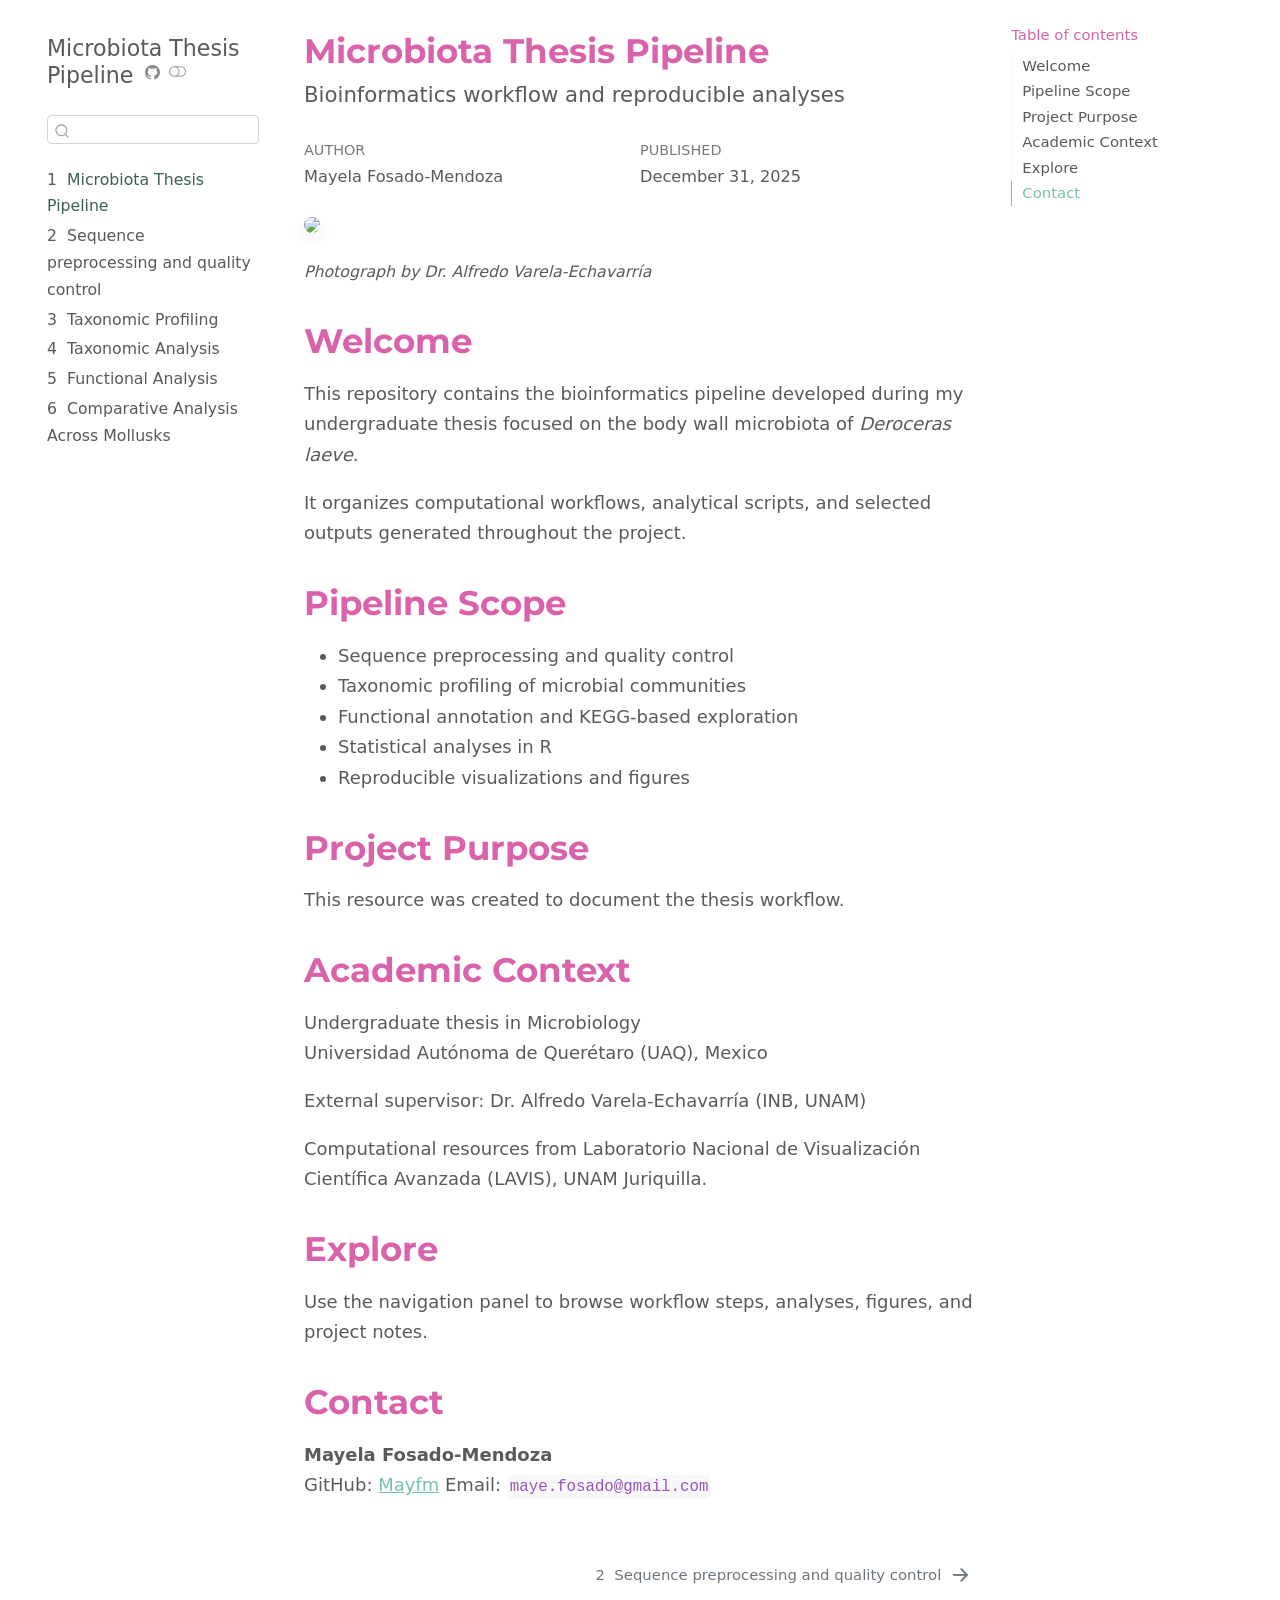
==== docs/index.html @ 359f4cfe "Add files via upload" ====
<!DOCTYPE html>
<html xmlns="http://www.w3.org/1999/xhtml" lang="en" xml:lang="en"><head>

<meta charset="utf-8">
<meta name="generator" content="quarto-1.3.353">

<meta name="viewport" content="width=device-width, initial-scale=1.0, user-scalable=yes">

<meta name="author" content="Mayela Fosado-Mendoza">
<meta name="dcterms.date" content="2025-12-31">

<title>Microbiota Thesis Pipeline</title>
<style>
code{white-space: pre-wrap;}
span.smallcaps{font-variant: small-caps;}
div.columns{display: flex; gap: min(4vw, 1.5em);}
div.column{flex: auto; overflow-x: auto;}
div.hanging-indent{margin-left: 1.5em; text-indent: -1.5em;}
ul.task-list{list-style: none;}
ul.task-list li input[type="checkbox"] {
  width: 0.8em;
  margin: 0 0.8em 0.2em -1em; /* quarto-specific, see https://github.com/quarto-dev/quarto-cli/issues/4556 */ 
  vertical-align: middle;
}
</style>


<script src="site_libs/quarto-nav/quarto-nav.js"></script>
<script src="site_libs/quarto-nav/headroom.min.js"></script>
<script src="site_libs/clipboard/clipboard.min.js"></script>
<script src="site_libs/quarto-search/autocomplete.umd.js"></script>
<script src="site_libs/quarto-search/fuse.min.js"></script>
<script src="site_libs/quarto-search/quarto-search.js"></script>
<meta name="quarto:offset" content="./">
<link href="./preprocessing.html" rel="next">
<link href="./favicon.png" rel="icon" type="image/png">
<script src="site_libs/quarto-html/quarto.js"></script>
<script src="site_libs/quarto-html/popper.min.js"></script>
<script src="site_libs/quarto-html/tippy.umd.min.js"></script>
<script src="site_libs/quarto-html/anchor.min.js"></script>
<link href="site_libs/quarto-html/tippy.css" rel="stylesheet">
<link href="site_libs/quarto-html/quarto-syntax-highlighting.css" rel="stylesheet" class="quarto-color-scheme" id="quarto-text-highlighting-styles">
<link href="site_libs/quarto-html/quarto-syntax-highlighting-dark.css" rel="prefetch" class="quarto-color-scheme quarto-color-alternate" id="quarto-text-highlighting-styles">
<script src="site_libs/bootstrap/bootstrap.min.js"></script>
<link href="site_libs/bootstrap/bootstrap-icons.css" rel="stylesheet">
<link href="site_libs/bootstrap/bootstrap.min.css" rel="stylesheet" class="quarto-color-scheme" id="quarto-bootstrap" data-mode="light">
<link href="site_libs/bootstrap/bootstrap-dark.min.css" rel="prefetch" class="quarto-color-scheme quarto-color-alternate" id="quarto-bootstrap" data-mode="dark">
<script id="quarto-search-options" type="application/json">{
  "location": "sidebar",
  "copy-button": false,
  "collapse-after": 3,
  "panel-placement": "start",
  "type": "textbox",
  "limit": 20,
  "language": {
    "search-no-results-text": "No results",
    "search-matching-documents-text": "matching documents",
    "search-copy-link-title": "Copy link to search",
    "search-hide-matches-text": "Hide additional matches",
    "search-more-match-text": "more match in this document",
    "search-more-matches-text": "more matches in this document",
    "search-clear-button-title": "Clear",
    "search-detached-cancel-button-title": "Cancel",
    "search-submit-button-title": "Submit"
  }
}</script>
<style>html{ scroll-behavior: smooth; }</style>


<link rel="stylesheet" href="styles.css">
</head>

<body class="nav-sidebar floating">

<div id="quarto-search-results"></div>
  <header id="quarto-header" class="headroom fixed-top">
  <nav class="quarto-secondary-nav">
    <div class="container-fluid d-flex">
      <button type="button" class="quarto-btn-toggle btn" data-bs-toggle="collapse" data-bs-target="#quarto-sidebar,#quarto-sidebar-glass" aria-controls="quarto-sidebar" aria-expanded="false" aria-label="Toggle sidebar navigation" onclick="if (window.quartoToggleHeadroom) { window.quartoToggleHeadroom(); }">
        <i class="bi bi-layout-text-sidebar-reverse"></i>
      </button>
      <nav class="quarto-page-breadcrumbs" aria-label="breadcrumb"><ol class="breadcrumb"><li class="breadcrumb-item"><a href="./index.html"><span class="chapter-number">1</span>&nbsp; <span class="chapter-title">Microbiota Thesis Pipeline</span></a></li></ol></nav>
      <a class="flex-grow-1" role="button" data-bs-toggle="collapse" data-bs-target="#quarto-sidebar,#quarto-sidebar-glass" aria-controls="quarto-sidebar" aria-expanded="false" aria-label="Toggle sidebar navigation" onclick="if (window.quartoToggleHeadroom) { window.quartoToggleHeadroom(); }">      
      </a>
      <button type="button" class="btn quarto-search-button" aria-label="Search" onclick="window.quartoOpenSearch();">
        <i class="bi bi-search"></i>
      </button>
    </div>
  </nav>
</header>
<!-- content -->
<div id="quarto-content" class="quarto-container page-columns page-rows-contents page-layout-article">
<!-- sidebar -->
  <nav id="quarto-sidebar" class="sidebar collapse collapse-horizontal sidebar-navigation floating overflow-auto">
    <div class="pt-lg-2 mt-2 text-left sidebar-header">
    <div class="sidebar-title mb-0 py-0">
      <a href="./">Microbiota Thesis Pipeline</a> 
        <div class="sidebar-tools-main">
    <a href="https://github.com/Mayfm/Microbiota-thesis-pipeline" title="Source Code" class="quarto-navigation-tool px-1" aria-label="Source Code"><i class="bi bi-github"></i></a>
  <a href="" class="quarto-color-scheme-toggle quarto-navigation-tool  px-1" onclick="window.quartoToggleColorScheme(); return false;" title="Toggle dark mode"><i class="bi"></i></a>
</div>
    </div>
      </div>
        <div class="mt-2 flex-shrink-0 align-items-center">
        <div class="sidebar-search">
        <div id="quarto-search" class="" title="Search"></div>
        </div>
        </div>
    <div class="sidebar-menu-container"> 
    <ul class="list-unstyled mt-1">
        <li class="sidebar-item">
  <div class="sidebar-item-container"> 
  <a href="./index.html" class="sidebar-item-text sidebar-link active">
 <span class="menu-text"><span class="chapter-number">1</span>&nbsp; <span class="chapter-title">Microbiota Thesis Pipeline</span></span></a>
  </div>
</li>
        <li class="sidebar-item">
  <div class="sidebar-item-container"> 
  <a href="./preprocessing.html" class="sidebar-item-text sidebar-link">
 <span class="menu-text"><span class="chapter-number">2</span>&nbsp; <span class="chapter-title">Sequence preprocessing and quality control</span></span></a>
  </div>
</li>
        <li class="sidebar-item">
  <div class="sidebar-item-container"> 
  <a href="./taxonomic_profiling.html" class="sidebar-item-text sidebar-link">
 <span class="menu-text"><span class="chapter-number">3</span>&nbsp; <span class="chapter-title">Taxonomic Profiling</span></span></a>
  </div>
</li>
        <li class="sidebar-item">
  <div class="sidebar-item-container"> 
  <a href="./taxonomic_analysis.html" class="sidebar-item-text sidebar-link">
 <span class="menu-text"><span class="chapter-number">4</span>&nbsp; <span class="chapter-title">Taxonomic Analysis</span></span></a>
  </div>
</li>
        <li class="sidebar-item">
  <div class="sidebar-item-container"> 
  <a href="./functional_analysis.html" class="sidebar-item-text sidebar-link">
 <span class="menu-text"><span class="chapter-number">5</span>&nbsp; <span class="chapter-title">Functional Analysis</span></span></a>
  </div>
</li>
        <li class="sidebar-item">
  <div class="sidebar-item-container"> 
  <a href="./comparative_analysis.html" class="sidebar-item-text sidebar-link">
 <span class="menu-text"><span class="chapter-number">6</span>&nbsp; <span class="chapter-title">Comparative Analysis Across Mollusks</span></span></a>
  </div>
</li>
    </ul>
    </div>
</nav>
<div id="quarto-sidebar-glass" data-bs-toggle="collapse" data-bs-target="#quarto-sidebar,#quarto-sidebar-glass"></div>
<!-- margin-sidebar -->
    <div id="quarto-margin-sidebar" class="sidebar margin-sidebar">
        <nav id="TOC" role="doc-toc" class="toc-active">
    <h2 id="toc-title">Table of contents</h2>
   
  <ul>
  <li><a href="#welcome" id="toc-welcome" class="nav-link active" data-scroll-target="#welcome">Welcome</a></li>
  <li><a href="#pipeline-scope" id="toc-pipeline-scope" class="nav-link" data-scroll-target="#pipeline-scope">Pipeline Scope</a></li>
  <li><a href="#project-purpose" id="toc-project-purpose" class="nav-link" data-scroll-target="#project-purpose">Project Purpose</a></li>
  <li><a href="#academic-context" id="toc-academic-context" class="nav-link" data-scroll-target="#academic-context">Academic Context</a></li>
  <li><a href="#explore" id="toc-explore" class="nav-link" data-scroll-target="#explore">Explore</a></li>
  <li><a href="#contact" id="toc-contact" class="nav-link" data-scroll-target="#contact">Contact</a></li>
  </ul>
</nav>
    </div>
<!-- main -->
<main class="content" id="quarto-document-content">

<header id="title-block-header" class="quarto-title-block default">
<div class="quarto-title">
<h1 class="title">Microbiota Thesis Pipeline</h1>
<p class="subtitle lead">Bioinformatics workflow and reproducible analyses</p>
</div>



<div class="quarto-title-meta">

    <div>
    <div class="quarto-title-meta-heading">Author</div>
    <div class="quarto-title-meta-contents">
             <p>Mayela Fosado-Mendoza </p>
          </div>
  </div>
    
    <div>
    <div class="quarto-title-meta-heading">Published</div>
    <div class="quarto-title-meta-contents">
      <p class="date">December 31, 2025</p>
    </div>
  </div>
  
    
  </div>
  

</header>

<p><img src="figures/slug.jpg" class="img-fluid" width="450"></p>
<p><small><em>Photograph by Dr.&nbsp;Alfredo Varela-Echavarría</em></small></p>
<section id="welcome" class="level1 unnumbered">
<h1 class="unnumbered">Welcome</h1>
<p>This repository contains the bioinformatics pipeline developed during my undergraduate thesis focused on the body wall microbiota of <em>Deroceras laeve</em>.</p>
<p>It organizes computational workflows, analytical scripts, and selected outputs generated throughout the project.</p>
</section>
<section id="pipeline-scope" class="level1 unnumbered">
<h1 class="unnumbered">Pipeline Scope</h1>
<ul>
<li>Sequence preprocessing and quality control<br>
</li>
<li>Taxonomic profiling of microbial communities<br>
</li>
<li>Functional annotation and KEGG-based exploration<br>
</li>
<li>Statistical analyses in R<br>
</li>
<li>Reproducible visualizations and figures</li>
</ul>
</section>
<section id="project-purpose" class="level1 unnumbered">
<h1 class="unnumbered">Project Purpose</h1>
<p>This resource was created to document the thesis workflow.</p>
</section>
<section id="academic-context" class="level1 unnumbered">
<h1 class="unnumbered">Academic Context</h1>
<p>Undergraduate thesis in Microbiology<br>
Universidad Autónoma de Querétaro (UAQ), Mexico</p>
<p>External supervisor: Dr.&nbsp;Alfredo Varela-Echavarría (INB, UNAM)</p>
<p>Computational resources from Laboratorio Nacional de Visualización Científica Avanzada (LAVIS), UNAM Juriquilla.</p>
</section>
<section id="explore" class="level1 unnumbered">
<h1 class="unnumbered">Explore</h1>
<p>Use the navigation panel to browse workflow steps, analyses, figures, and project notes.</p>
</section>
<section id="contact" class="level1 unnumbered">
<h1 class="unnumbered">Contact</h1>
<p><strong>Mayela Fosado-Mendoza</strong><br>
GitHub: <a href="https://github.com/Mayfm">Mayfm</a> Email: <code>maye.fosado@gmail.com</code></p>


</section>

</main> <!-- /main -->
<script id="quarto-html-after-body" type="application/javascript">
window.document.addEventListener("DOMContentLoaded", function (event) {
  const toggleBodyColorMode = (bsSheetEl) => {
    const mode = bsSheetEl.getAttribute("data-mode");
    const bodyEl = window.document.querySelector("body");
    if (mode === "dark") {
      bodyEl.classList.add("quarto-dark");
      bodyEl.classList.remove("quarto-light");
    } else {
      bodyEl.classList.add("quarto-light");
      bodyEl.classList.remove("quarto-dark");
    }
  }
  const toggleBodyColorPrimary = () => {
    const bsSheetEl = window.document.querySelector("link#quarto-bootstrap");
    if (bsSheetEl) {
      toggleBodyColorMode(bsSheetEl);
    }
  }
  toggleBodyColorPrimary();  
  const disableStylesheet = (stylesheets) => {
    for (let i=0; i < stylesheets.length; i++) {
      const stylesheet = stylesheets[i];
      stylesheet.rel = 'prefetch';
    }
  }
  const enableStylesheet = (stylesheets) => {
    for (let i=0; i < stylesheets.length; i++) {
      const stylesheet = stylesheets[i];
      stylesheet.rel = 'stylesheet';
    }
  }
  const manageTransitions = (selector, allowTransitions) => {
    const els = window.document.querySelectorAll(selector);
    for (let i=0; i < els.length; i++) {
      const el = els[i];
      if (allowTransitions) {
        el.classList.remove('notransition');
      } else {
        el.classList.add('notransition');
      }
    }
  }
  const toggleColorMode = (alternate) => {
    // Switch the stylesheets
    const alternateStylesheets = window.document.querySelectorAll('link.quarto-color-scheme.quarto-color-alternate');
    manageTransitions('#quarto-margin-sidebar .nav-link', false);
    if (alternate) {
      enableStylesheet(alternateStylesheets);
      for (const sheetNode of alternateStylesheets) {
        if (sheetNode.id === "quarto-bootstrap") {
          toggleBodyColorMode(sheetNode);
        }
      }
    } else {
      disableStylesheet(alternateStylesheets);
      toggleBodyColorPrimary();
    }
    manageTransitions('#quarto-margin-sidebar .nav-link', true);
    // Switch the toggles
    const toggles = window.document.querySelectorAll('.quarto-color-scheme-toggle');
    for (let i=0; i < toggles.length; i++) {
      const toggle = toggles[i];
      if (toggle) {
        if (alternate) {
          toggle.classList.add("alternate");     
        } else {
          toggle.classList.remove("alternate");
        }
      }
    }
    // Hack to workaround the fact that safari doesn't
    // properly recolor the scrollbar when toggling (#1455)
    if (navigator.userAgent.indexOf('Safari') > 0 && navigator.userAgent.indexOf('Chrome') == -1) {
      manageTransitions("body", false);
      window.scrollTo(0, 1);
      setTimeout(() => {
        window.scrollTo(0, 0);
        manageTransitions("body", true);
      }, 40);  
    }
  }
  const isFileUrl = () => { 
    return window.location.protocol === 'file:';
  }
  const hasAlternateSentinel = () => {  
    let styleSentinel = getColorSchemeSentinel();
    if (styleSentinel !== null) {
      return styleSentinel === "alternate";
    } else {
      return false;
    }
  }
  const setStyleSentinel = (alternate) => {
    const value = alternate ? "alternate" : "default";
    if (!isFileUrl()) {
      window.localStorage.setItem("quarto-color-scheme", value);
    } else {
      localAlternateSentinel = value;
    }
  }
  const getColorSchemeSentinel = () => {
    if (!isFileUrl()) {
      const storageValue = window.localStorage.getItem("quarto-color-scheme");
      return storageValue != null ? storageValue : localAlternateSentinel;
    } else {
      return localAlternateSentinel;
    }
  }
  let localAlternateSentinel = 'default';
  // Dark / light mode switch
  window.quartoToggleColorScheme = () => {
    // Read the current dark / light value 
    let toAlternate = !hasAlternateSentinel();
    toggleColorMode(toAlternate);
    setStyleSentinel(toAlternate);
  };
  // Ensure there is a toggle, if there isn't float one in the top right
  if (window.document.querySelector('.quarto-color-scheme-toggle') === null) {
    const a = window.document.createElement('a');
    a.classList.add('top-right');
    a.classList.add('quarto-color-scheme-toggle');
    a.href = "";
    a.onclick = function() { try { window.quartoToggleColorScheme(); } catch {} return false; };
    const i = window.document.createElement("i");
    i.classList.add('bi');
    a.appendChild(i);
    window.document.body.appendChild(a);
  }
  // Switch to dark mode if need be
  if (hasAlternateSentinel()) {
    toggleColorMode(true);
  } else {
    toggleColorMode(false);
  }
  const icon = "";
  const anchorJS = new window.AnchorJS();
  anchorJS.options = {
    placement: 'right',
    icon: icon
  };
  anchorJS.add('.anchored');
  const isCodeAnnotation = (el) => {
    for (const clz of el.classList) {
      if (clz.startsWith('code-annotation-')) {                     
        return true;
      }
    }
    return false;
  }
  const clipboard = new window.ClipboardJS('.code-copy-button', {
    text: function(trigger) {
      const codeEl = trigger.previousElementSibling.cloneNode(true);
      for (const childEl of codeEl.children) {
        if (isCodeAnnotation(childEl)) {
          childEl.remove();
        }
      }
      return codeEl.innerText;
    }
  });
  clipboard.on('success', function(e) {
    // button target
    const button = e.trigger;
    // don't keep focus
    button.blur();
    // flash "checked"
    button.classList.add('code-copy-button-checked');
    var currentTitle = button.getAttribute("title");
    button.setAttribute("title", "Copied!");
    let tooltip;
    if (window.bootstrap) {
      button.setAttribute("data-bs-toggle", "tooltip");
      button.setAttribute("data-bs-placement", "left");
      button.setAttribute("data-bs-title", "Copied!");
      tooltip = new bootstrap.Tooltip(button, 
        { trigger: "manual", 
          customClass: "code-copy-button-tooltip",
          offset: [0, -8]});
      tooltip.show();    
    }
    setTimeout(function() {
      if (tooltip) {
        tooltip.hide();
        button.removeAttribute("data-bs-title");
        button.removeAttribute("data-bs-toggle");
        button.removeAttribute("data-bs-placement");
      }
      button.setAttribute("title", currentTitle);
      button.classList.remove('code-copy-button-checked');
    }, 1000);
    // clear code selection
    e.clearSelection();
  });
  function tippyHover(el, contentFn) {
    const config = {
      allowHTML: true,
      content: contentFn,
      maxWidth: 500,
      delay: 100,
      arrow: false,
      appendTo: function(el) {
          return el.parentElement;
      },
      interactive: true,
      interactiveBorder: 10,
      theme: 'quarto',
      placement: 'bottom-start'
    };
    window.tippy(el, config); 
  }
  const noterefs = window.document.querySelectorAll('a[role="doc-noteref"]');
  for (var i=0; i<noterefs.length; i++) {
    const ref = noterefs[i];
    tippyHover(ref, function() {
      // use id or data attribute instead here
      let href = ref.getAttribute('data-footnote-href') || ref.getAttribute('href');
      try { href = new URL(href).hash; } catch {}
      const id = href.replace(/^#\/?/, "");
      const note = window.document.getElementById(id);
      return note.innerHTML;
    });
  }
      let selectedAnnoteEl;
      const selectorForAnnotation = ( cell, annotation) => {
        let cellAttr = 'data-code-cell="' + cell + '"';
        let lineAttr = 'data-code-annotation="' +  annotation + '"';
        const selector = 'span[' + cellAttr + '][' + lineAttr + ']';
        return selector;
      }
      const selectCodeLines = (annoteEl) => {
        const doc = window.document;
        const targetCell = annoteEl.getAttribute("data-target-cell");
        const targetAnnotation = annoteEl.getAttribute("data-target-annotation");
        const annoteSpan = window.document.querySelector(selectorForAnnotation(targetCell, targetAnnotation));
        const lines = annoteSpan.getAttribute("data-code-lines").split(",");
        const lineIds = lines.map((line) => {
          return targetCell + "-" + line;
        })
        let top = null;
        let height = null;
        let parent = null;
        if (lineIds.length > 0) {
            //compute the position of the single el (top and bottom and make a div)
            const el = window.document.getElementById(lineIds[0]);
            top = el.offsetTop;
            height = el.offsetHeight;
            parent = el.parentElement.parentElement;
          if (lineIds.length > 1) {
            const lastEl = window.document.getElementById(lineIds[lineIds.length - 1]);
            const bottom = lastEl.offsetTop + lastEl.offsetHeight;
            height = bottom - top;
          }
          if (top !== null && height !== null && parent !== null) {
            // cook up a div (if necessary) and position it 
            let div = window.document.getElementById("code-annotation-line-highlight");
            if (div === null) {
              div = window.document.createElement("div");
              div.setAttribute("id", "code-annotation-line-highlight");
              div.style.position = 'absolute';
              parent.appendChild(div);
            }
            div.style.top = top - 2 + "px";
            div.style.height = height + 4 + "px";
            let gutterDiv = window.document.getElementById("code-annotation-line-highlight-gutter");
            if (gutterDiv === null) {
              gutterDiv = window.document.createElement("div");
              gutterDiv.setAttribute("id", "code-annotation-line-highlight-gutter");
              gutterDiv.style.position = 'absolute';
              const codeCell = window.document.getElementById(targetCell);
              const gutter = codeCell.querySelector('.code-annotation-gutter');
              gutter.appendChild(gutterDiv);
            }
            gutterDiv.style.top = top - 2 + "px";
            gutterDiv.style.height = height + 4 + "px";
          }
          selectedAnnoteEl = annoteEl;
        }
      };
      const unselectCodeLines = () => {
        const elementsIds = ["code-annotation-line-highlight", "code-annotation-line-highlight-gutter"];
        elementsIds.forEach((elId) => {
          const div = window.document.getElementById(elId);
          if (div) {
            div.remove();
          }
        });
        selectedAnnoteEl = undefined;
      };
      // Attach click handler to the DT
      const annoteDls = window.document.querySelectorAll('dt[data-target-cell]');
      for (const annoteDlNode of annoteDls) {
        annoteDlNode.addEventListener('click', (event) => {
          const clickedEl = event.target;
          if (clickedEl !== selectedAnnoteEl) {
            unselectCodeLines();
            const activeEl = window.document.querySelector('dt[data-target-cell].code-annotation-active');
            if (activeEl) {
              activeEl.classList.remove('code-annotation-active');
            }
            selectCodeLines(clickedEl);
            clickedEl.classList.add('code-annotation-active');
          } else {
            // Unselect the line
            unselectCodeLines();
            clickedEl.classList.remove('code-annotation-active');
          }
        });
      }
  const findCites = (el) => {
    const parentEl = el.parentElement;
    if (parentEl) {
      const cites = parentEl.dataset.cites;
      if (cites) {
        return {
          el,
          cites: cites.split(' ')
        };
      } else {
        return findCites(el.parentElement)
      }
    } else {
      return undefined;
    }
  };
  var bibliorefs = window.document.querySelectorAll('a[role="doc-biblioref"]');
  for (var i=0; i<bibliorefs.length; i++) {
    const ref = bibliorefs[i];
    const citeInfo = findCites(ref);
    if (citeInfo) {
      tippyHover(citeInfo.el, function() {
        var popup = window.document.createElement('div');
        citeInfo.cites.forEach(function(cite) {
          var citeDiv = window.document.createElement('div');
          citeDiv.classList.add('hanging-indent');
          citeDiv.classList.add('csl-entry');
          var biblioDiv = window.document.getElementById('ref-' + cite);
          if (biblioDiv) {
            citeDiv.innerHTML = biblioDiv.innerHTML;
          }
          popup.appendChild(citeDiv);
        });
        return popup.innerHTML;
      });
    }
  }
    var localhostRegex = new RegExp(/^(?:http|https):\/\/localhost\:?[0-9]*\//);
      var filterRegex = new RegExp('/' + window.location.host + '/');
    var isInternal = (href) => {
        return filterRegex.test(href) || localhostRegex.test(href);
    }
    // Inspect non-navigation links and adorn them if external
 	var links = window.document.querySelectorAll('a[href]:not(.nav-link):not(.navbar-brand):not(.toc-action):not(.sidebar-link):not(.sidebar-item-toggle):not(.pagination-link):not(.no-external):not([aria-hidden]):not(.dropdown-item)');
    for (var i=0; i<links.length; i++) {
      const link = links[i];
      if (!isInternal(link.href)) {
          // target, if specified
          link.setAttribute("target", "_blank");
      }
    }
});
</script>
<nav class="page-navigation">
  <div class="nav-page nav-page-previous">
  </div>
  <div class="nav-page nav-page-next">
      <a href="./preprocessing.html" class="pagination-link">
        <span class="nav-page-text"><span class="chapter-number">2</span>&nbsp; <span class="chapter-title">Sequence preprocessing and quality control</span></span> <i class="bi bi-arrow-right-short"></i>
      </a>
  </div>
</nav>
</div> <!-- /content -->



<script src="site_libs/quarto-html/zenscroll-min.js"></script>
</body></html>
---- docs/site_libs/quarto-html/tippy.css ----
.tippy-box[data-animation=fade][data-state=hidden]{opacity:0}[data-tippy-root]{max-width:calc(100vw - 10px)}.tippy-box{position:relative;background-color:#333;color:#fff;border-radius:4px;font-size:14px;line-height:1.4;white-space:normal;outline:0;transition-property:transform,visibility,opacity}.tippy-box[data-placement^=top]>.tippy-arrow{bottom:0}.tippy-box[data-placement^=top]>.tippy-arrow:before{bottom:-7px;left:0;border-width:8px 8px 0;border-top-color:initial;transform-origin:center top}.tippy-box[data-placement^=bottom]>.tippy-arrow{top:0}.tippy-box[data-placement^=bottom]>.tippy-arrow:before{top:-7px;left:0;border-width:0 8px 8px;border-bottom-color:initial;transform-origin:center bottom}.tippy-box[data-placement^=left]>.tippy-arrow{right:0}.tippy-box[data-placement^=left]>.tippy-arrow:before{border-width:8px 0 8px 8px;border-left-color:initial;right:-7px;transform-origin:center left}.tippy-box[data-placement^=right]>.tippy-arrow{left:0}.tippy-box[data-placement^=right]>.tippy-arrow:before{left:-7px;border-width:8px 8px 8px 0;border-right-color:initial;transform-origin:center right}.tippy-box[data-inertia][data-state=visible]{transition-timing-function:cubic-bezier(.54,1.5,.38,1.11)}.tippy-arrow{width:16px;height:16px;color:#333}.tippy-arrow:before{content:"";position:absolute;border-color:transparent;border-style:solid}.tippy-content{position:relative;padding:5px 9px;z-index:1}
---- docs/site_libs/quarto-html/quarto-syntax-highlighting.css ----
/* quarto syntax highlight colors */
:root {
  --quarto-hl-ot-color: #003B4F;
  --quarto-hl-at-color: #657422;
  --quarto-hl-ss-color: #20794D;
  --quarto-hl-an-color: #5E5E5E;
  --quarto-hl-fu-color: #4758AB;
  --quarto-hl-st-color: #20794D;
  --quarto-hl-cf-color: #003B4F;
  --quarto-hl-op-color: #5E5E5E;
  --quarto-hl-er-color: #AD0000;
  --quarto-hl-bn-color: #AD0000;
  --quarto-hl-al-color: #AD0000;
  --quarto-hl-va-color: #111111;
  --quarto-hl-bu-color: inherit;
  --quarto-hl-ex-color: inherit;
  --quarto-hl-pp-color: #AD0000;
  --quarto-hl-in-color: #5E5E5E;
  --quarto-hl-vs-color: #20794D;
  --quarto-hl-wa-color: #5E5E5E;
  --quarto-hl-do-color: #5E5E5E;
  --quarto-hl-im-color: #00769E;
  --quarto-hl-ch-color: #20794D;
  --quarto-hl-dt-color: #AD0000;
  --quarto-hl-fl-color: #AD0000;
  --quarto-hl-co-color: #5E5E5E;
  --quarto-hl-cv-color: #5E5E5E;
  --quarto-hl-cn-color: #8f5902;
  --quarto-hl-sc-color: #5E5E5E;
  --quarto-hl-dv-color: #AD0000;
  --quarto-hl-kw-color: #003B4F;
}

/* other quarto variables */
:root {
  --quarto-font-monospace: SFMono-Regular, Menlo, Monaco, Consolas, "Liberation Mono", "Courier New", monospace;
}

pre > code.sourceCode > span {
  color: #003B4F;
}

code span {
  color: #003B4F;
}

code.sourceCode > span {
  color: #003B4F;
}

div.sourceCode,
div.sourceCode pre.sourceCode {
  color: #003B4F;
}

code span.ot {
  color: #003B4F;
  font-style: inherit;
}

code span.at {
  color: #657422;
  font-style: inherit;
}

code span.ss {
  color: #20794D;
  font-style: inherit;
}

code span.an {
  color: #5E5E5E;
  font-style: inherit;
}

code span.fu {
  color: #4758AB;
  font-style: inherit;
}

code span.st {
  color: #20794D;
  font-style: inherit;
}

code span.cf {
  color: #003B4F;
  font-style: inherit;
}

code span.op {
  color: #5E5E5E;
  font-style: inherit;
}

code span.er {
  color: #AD0000;
  font-style: inherit;
}

code span.bn {
  color: #AD0000;
  font-style: inherit;
}

code span.al {
  color: #AD0000;
  font-style: inherit;
}

code span.va {
  color: #111111;
  font-style: inherit;
}

code span.bu {
  font-style: inherit;
}

code span.ex {
  font-style: inherit;
}

code span.pp {
  color: #AD0000;
  font-style: inherit;
}

code span.in {
  color: #5E5E5E;
  font-style: inherit;
}

code span.vs {
  color: #20794D;
  font-style: inherit;
}

code span.wa {
  color: #5E5E5E;
  font-style: italic;
}

code span.do {
  color: #5E5E5E;
  font-style: italic;
}

code span.im {
  color: #00769E;
  font-style: inherit;
}

code span.ch {
  color: #20794D;
  font-style: inherit;
}

code span.dt {
  color: #AD0000;
  font-style: inherit;
}

code span.fl {
  color: #AD0000;
  font-style: inherit;
}

code span.co {
  color: #5E5E5E;
  font-style: inherit;
}

code span.cv {
  color: #5E5E5E;
  font-style: italic;
}

code span.cn {
  color: #8f5902;
  font-style: inherit;
}

code span.sc {
  color: #5E5E5E;
  font-style: inherit;
}

code span.dv {
  color: #AD0000;
  font-style: inherit;
}

code span.kw {
  color: #003B4F;
  font-style: inherit;
}

.prevent-inlining {
  content: "</";
}

/*# sourceMappingURL=debc5d5d77c3f9108843748ff7464032.css.map */
---- docs/site_libs/quarto-html/quarto-syntax-highlighting-dark.css ----
/* quarto syntax highlight colors */
:root {
  --quarto-hl-al-color: #f07178;
  --quarto-hl-an-color: #d4d0ab;
  --quarto-hl-at-color: #00e0e0;
  --quarto-hl-bn-color: #d4d0ab;
  --quarto-hl-bu-color: #abe338;
  --quarto-hl-ch-color: #abe338;
  --quarto-hl-co-color: #f8f8f2;
  --quarto-hl-cv-color: #ffd700;
  --quarto-hl-cn-color: #ffd700;
  --quarto-hl-cf-color: #ffa07a;
  --quarto-hl-dt-color: #ffa07a;
  --quarto-hl-dv-color: #d4d0ab;
  --quarto-hl-do-color: #f8f8f2;
  --quarto-hl-er-color: #f07178;
  --quarto-hl-ex-color: #00e0e0;
  --quarto-hl-fl-color: #d4d0ab;
  --quarto-hl-fu-color: #ffa07a;
  --quarto-hl-im-color: #abe338;
  --quarto-hl-in-color: #d4d0ab;
  --quarto-hl-kw-color: #ffa07a;
  --quarto-hl-op-color: #ffa07a;
  --quarto-hl-ot-color: #00e0e0;
  --quarto-hl-pp-color: #dcc6e0;
  --quarto-hl-re-color: #00e0e0;
  --quarto-hl-sc-color: #abe338;
  --quarto-hl-ss-color: #abe338;
  --quarto-hl-st-color: #abe338;
  --quarto-hl-va-color: #00e0e0;
  --quarto-hl-vs-color: #abe338;
  --quarto-hl-wa-color: #dcc6e0;
}

/* other quarto variables */
:root {
  --quarto-font-monospace: SFMono-Regular, Menlo, Monaco, Consolas, "Liberation Mono", "Courier New", monospace;
}

code span.al {
  background-color: #2a0f15;
  font-weight: bold;
  color: #f07178;
}

code span.an {
  color: #d4d0ab;
}

code span.at {
  color: #00e0e0;
}

code span.bn {
  color: #d4d0ab;
}

code span.bu {
  color: #abe338;
}

code span.ch {
  color: #abe338;
}

code span.co {
  font-style: italic;
  color: #f8f8f2;
}

code span.cv {
  color: #ffd700;
}

code span.cn {
  color: #ffd700;
}

code span.cf {
  font-weight: bold;
  color: #ffa07a;
}

code span.dt {
  color: #ffa07a;
}

code span.dv {
  color: #d4d0ab;
}

code span.do {
  color: #f8f8f2;
}

code span.er {
  color: #f07178;
  text-decoration: underline;
}

code span.ex {
  font-weight: bold;
  color: #00e0e0;
}

code span.fl {
  color: #d4d0ab;
}

code span.fu {
  color: #ffa07a;
}

code span.im {
  color: #abe338;
}

code span.in {
  color: #d4d0ab;
}

code span.kw {
  font-weight: bold;
  color: #ffa07a;
}

pre > code.sourceCode > span {
  color: #f8f8f2;
}

code span {
  color: #f8f8f2;
}

code.sourceCode > span {
  color: #f8f8f2;
}

div.sourceCode,
div.sourceCode pre.sourceCode {
  color: #f8f8f2;
}

code span.op {
  color: #ffa07a;
}

code span.ot {
  color: #00e0e0;
}

code span.pp {
  color: #dcc6e0;
}

code span.re {
  background-color: #f8f8f2;
  color: #00e0e0;
}

code span.sc {
  color: #abe338;
}

code span.ss {
  color: #abe338;
}

code span.st {
  color: #abe338;
}

code span.va {
  color: #00e0e0;
}

code span.vs {
  color: #abe338;
}

code span.wa {
  color: #dcc6e0;
}

.prevent-inlining {
  content: "</";
}

/*# sourceMappingURL=935a306eefa94366c21e1a970dddb765.css.map */
---- docs/styles.css ----
/* ------------------ */
/* General text */
/* ------------------ */
body {
  font-size: 18px;
  line-height: 1.7;
}

/* ------------------ */
/* Titles */
/* ------------------ */
h1, h2, h3, h4 {
  color: #D552A3;
  font-weight: 700;
}

/* ------------------ */
/* Main page title */
/* ------------------ */
.quarto-title-banner {
  background: linear-gradient(to right, #dff6e4, #ffffff);
  border-radius: 16px;
  padding: 1.2rem;
  margin-bottom: 1rem;
}

/* ------------------ */
/* Sidebar */
/* ------------------ */
.sidebar nav {
  font-size: 0.96rem;
}

.sidebar .sidebar-title {
  font-weight: bold;
}

/* ------------------ */
/* Links */
/* ------------------ */
a {
  font-weight: 500;
}

/* ------------------ */
/* Images */
/* ------------------ */
img {
  border-radius: 14px;
  box-shadow: 0 6px 16px rgba(0,0,0,0.08);
}

/* ------------------ */
/* Code blocks */
/* ------------------ */
pre.sourceCode {
  border-radius: 12px;
  padding: 0.8rem;
}

/* ------------------ */
/* Tables */
/* ------------------ */
table {
  border-radius: 10px;
  overflow: hidden;
}
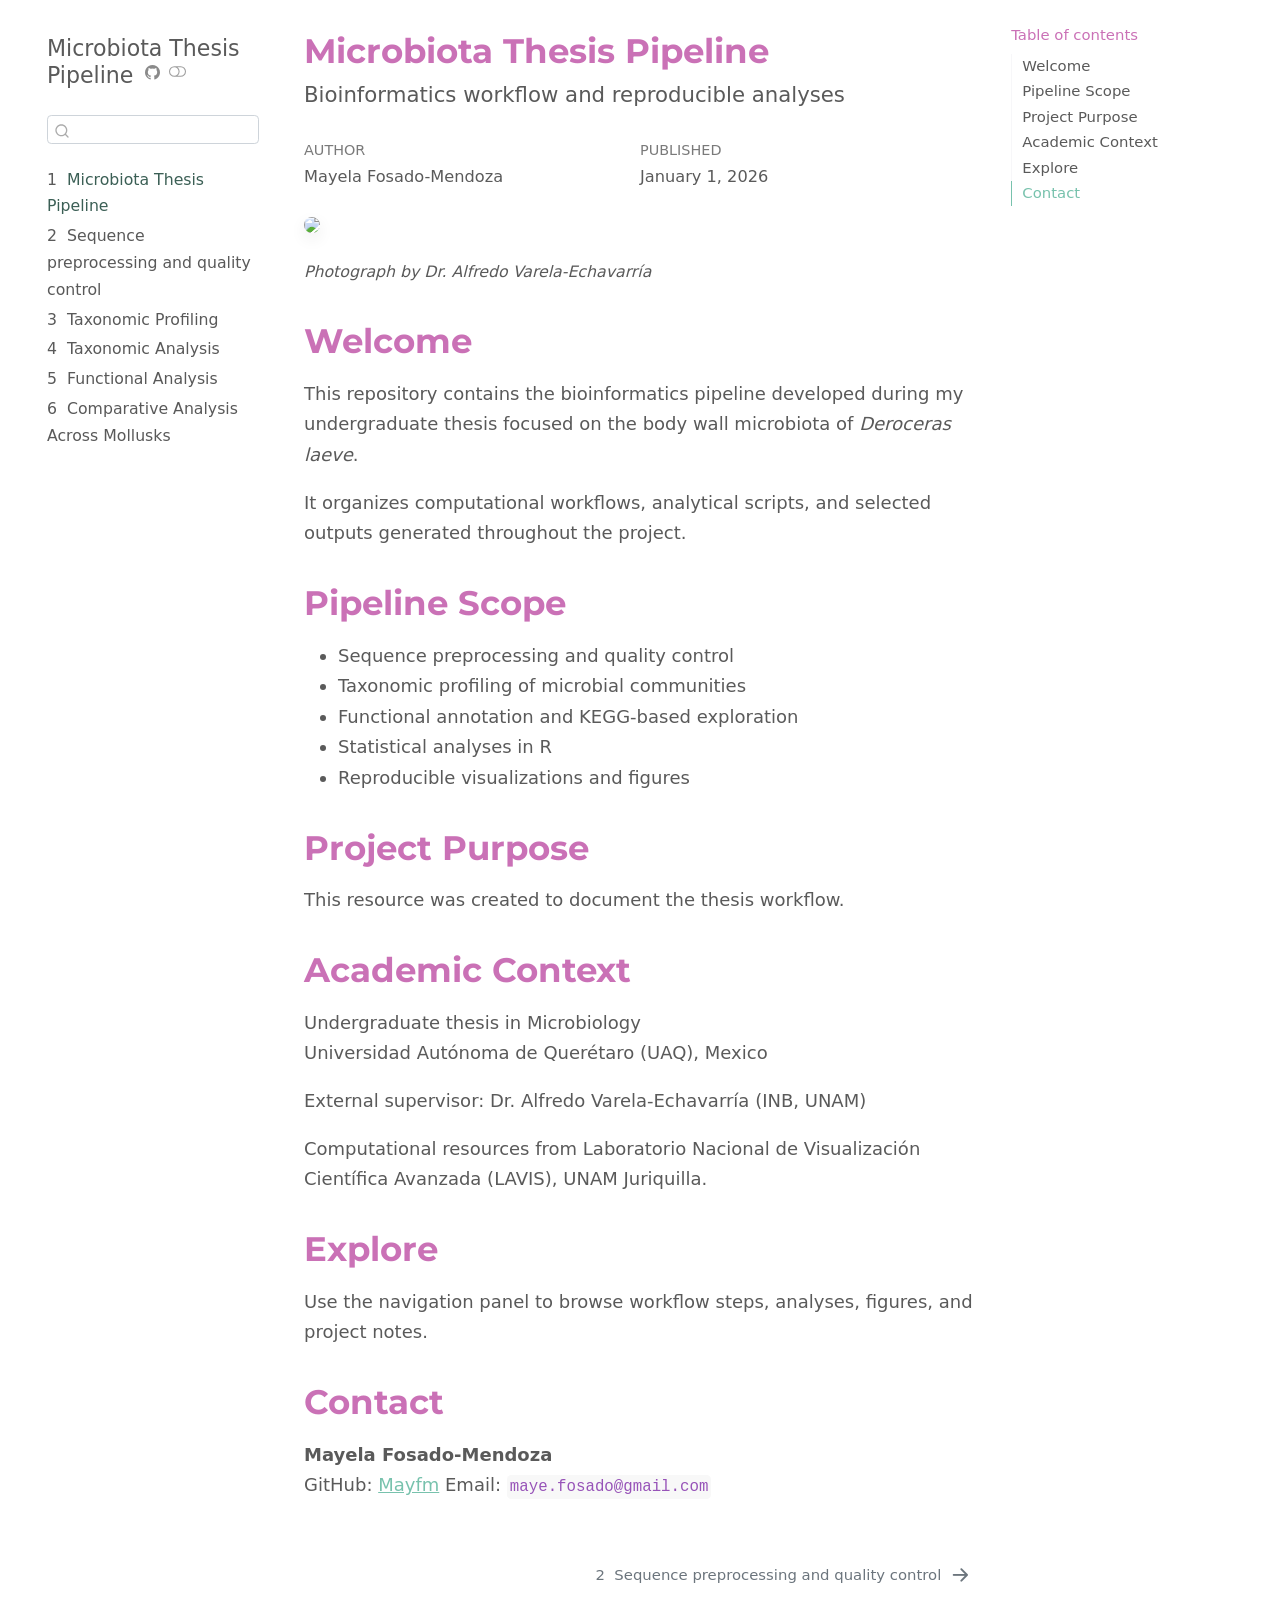
==== commit f89a457b: "Update" ====
--- a/docs/index.html
+++ b/docs/index.html
@@ -7,7 +7,7 @@
 <meta name="viewport" content="width=device-width, initial-scale=1.0, user-scalable=yes">
 
 <meta name="author" content="Mayela Fosado-Mendoza">
-<meta name="dcterms.date" content="2025-12-31">
+<meta name="dcterms.date" content="2026-01-01">
 
 <title>Microbiota Thesis Pipeline</title>
 <style>
@@ -186,7 +186,7 @@
     <div>
     <div class="quarto-title-meta-heading">Published</div>
     <div class="quarto-title-meta-contents">
-      <p class="date">December 31, 2025</p>
+      <p class="date">January 1, 2026</p>
     </div>
   </div>
   
--- a/docs/styles.css
+++ b/docs/styles.css
@@ -1,67 +1,67 @@
-/* ------------------ */
-/* General text */
-/* ------------------ */
-body {
-  font-size: 18px;
-  line-height: 1.7;
-}
-
-/* ------------------ */
-/* Titles */
-/* ------------------ */
-h1, h2, h3, h4 {
-  color: #D552A3;
-  font-weight: 700;
-}
-
-/* ------------------ */
-/* Main page title */
-/* ------------------ */
-.quarto-title-banner {
-  background: linear-gradient(to right, #dff6e4, #ffffff);
-  border-radius: 16px;
-  padding: 1.2rem;
-  margin-bottom: 1rem;
-}
-
-/* ------------------ */
-/* Sidebar */
-/* ------------------ */
-.sidebar nav {
-  font-size: 0.96rem;
-}
-
-.sidebar .sidebar-title {
-  font-weight: bold;
-}
-
-/* ------------------ */
-/* Links */
-/* ------------------ */
-a {
-  font-weight: 500;
-}
-
-/* ------------------ */
-/* Images */
-/* ------------------ */
-img {
-  border-radius: 14px;
-  box-shadow: 0 6px 16px rgba(0,0,0,0.08);
-}
-
-/* ------------------ */
-/* Code blocks */
-/* ------------------ */
-pre.sourceCode {
-  border-radius: 12px;
-  padding: 0.8rem;
-}
-
-/* ------------------ */
-/* Tables */
-/* ------------------ */
-table {
-  border-radius: 10px;
-  overflow: hidden;
+/* ------------------ */
+/* General text */
+/* ------------------ */
+body {
+  font-size: 18px;
+  line-height: 1.7;
+}
+
+/* ------------------ */
+/* Titles */
+/* ------------------ */
+h1, h2, h3, h4 {
+  color: #C562AF;
+  font-weight: 700;
+}
+
+/* ------------------ */
+/* Main page title */
+/* ------------------ */
+.quarto-title-banner {
+  background: linear-gradient(to right, #dff6e4, #ffffff);
+  border-radius: 16px;
+  padding: 1.2rem;
+  margin-bottom: 1rem;
+}
+
+/* ------------------ */
+/* Sidebar */
+/* ------------------ */
+.sidebar nav {
+  font-size: 0.96rem;
+}
+
+.sidebar .sidebar-title {
+  font-weight: bold;
+}
+
+/* ------------------ */
+/* Links */
+/* ------------------ */
+a {
+  font-weight: 500;
+}
+
+/* ------------------ */
+/* Images */
+/* ------------------ */
+img {
+  border-radius: 14px;
+  box-shadow: 0 6px 16px rgba(0,0,0,0.08);
+}
+
+/* ------------------ */
+/* Code blocks */
+/* ------------------ */
+pre.sourceCode {
+  border-radius: 12px;
+  padding: 0.8rem;
+}
+
+/* ------------------ */
+/* Tables */
+/* ------------------ */
+table {
+  border-radius: 10px;
+  overflow: hidden;
 }
